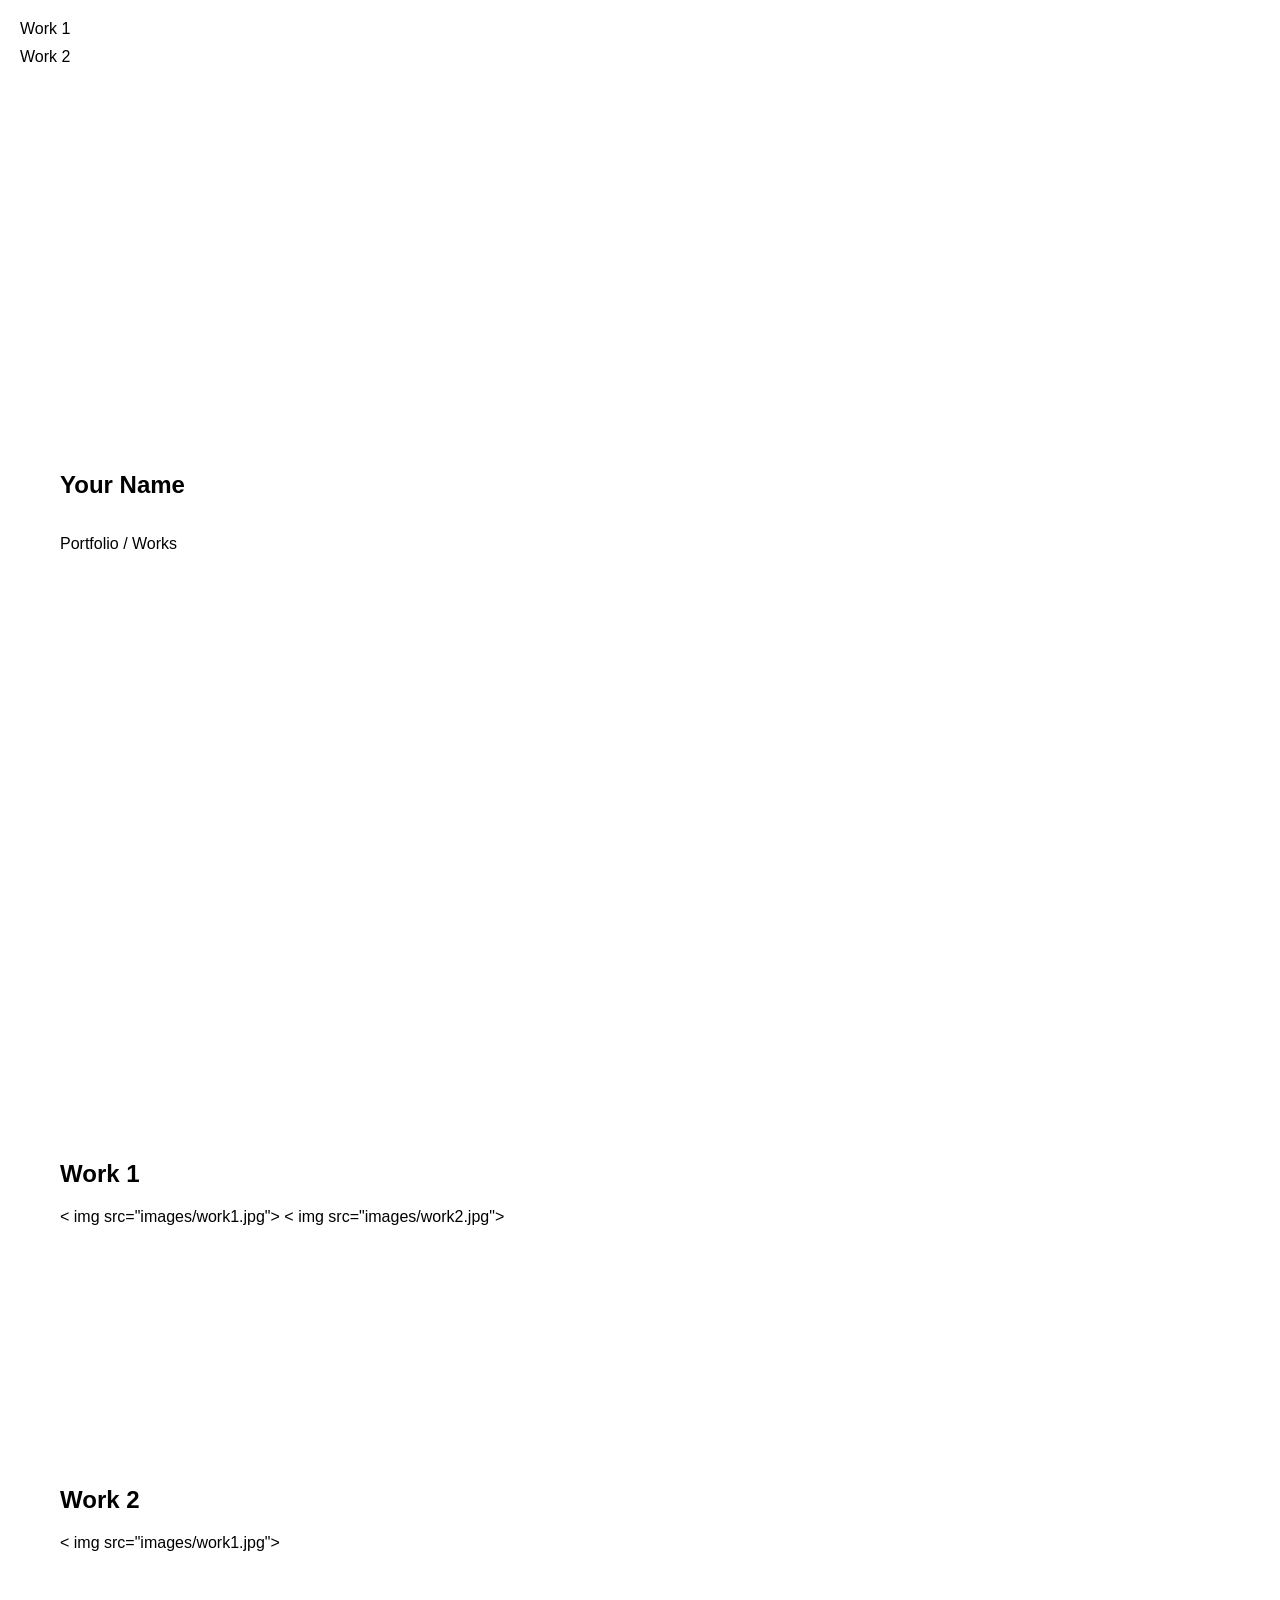
==== index.html @ 56d48d61 "Add files via upload" ====
﻿<!DOCTYPE html>
<html lang="en">
<head>
  <meta charset="UTF-8">
  <title>Portfolio</title>
  <link rel="stylesheet" href="style.css">
</head>

<body>

  <!-- 顶部 -->
  <section id="hero">
    <h1>Your Name</h1>
    <p>Portfolio / Works</p >
  </section>

  <!-- 导航 -->
  <nav>
    <a href=" ">Work 1</a >
    <a href="#work2">Work 2</a >
  </nav>

  <!-- 作品1 -->
  <section id="work1">
    <h2>Work 1</h2>

    <div class="gallery">
      < img src="images/work1.jpg">
      < img src="images/work2.jpg">
    </div>
  </section>

  <!-- 作品2 -->
  <section id="work2">
    <h2>Work 2</h2>

    <div class="gallery">
      < img src="images/work1.jpg">
    </div>
  </section>

  <script src="script.js"></script>
</body>
</html>
---- style.css ----
﻿body {
  margin: 0;
  font-family: Arial, sans-serif;
  background: white;
  color: black;
}

/* 顶部 */
#hero {
  height: 100vh;
  display: flex;
  flex-direction: column;
  justify-content: center;
  padding: 60px;
}

/* 导航 */
nav {
  position: fixed;
  top: 20px;
  left: 20px;
}

nav a {
  display: block;
  margin-bottom: 10px;
  text-decoration: none;
  color: black;
}

/* 每个作品区 */
section {
  padding: 120px 60px;
}

/* 图片排版（关键） */
.gallery {
  display: grid;
  grid-template-columns: repeat(2, 1fr);
  gap: 20px;
}

img {
  width: 100%;
  height: auto;
  display: block;
}
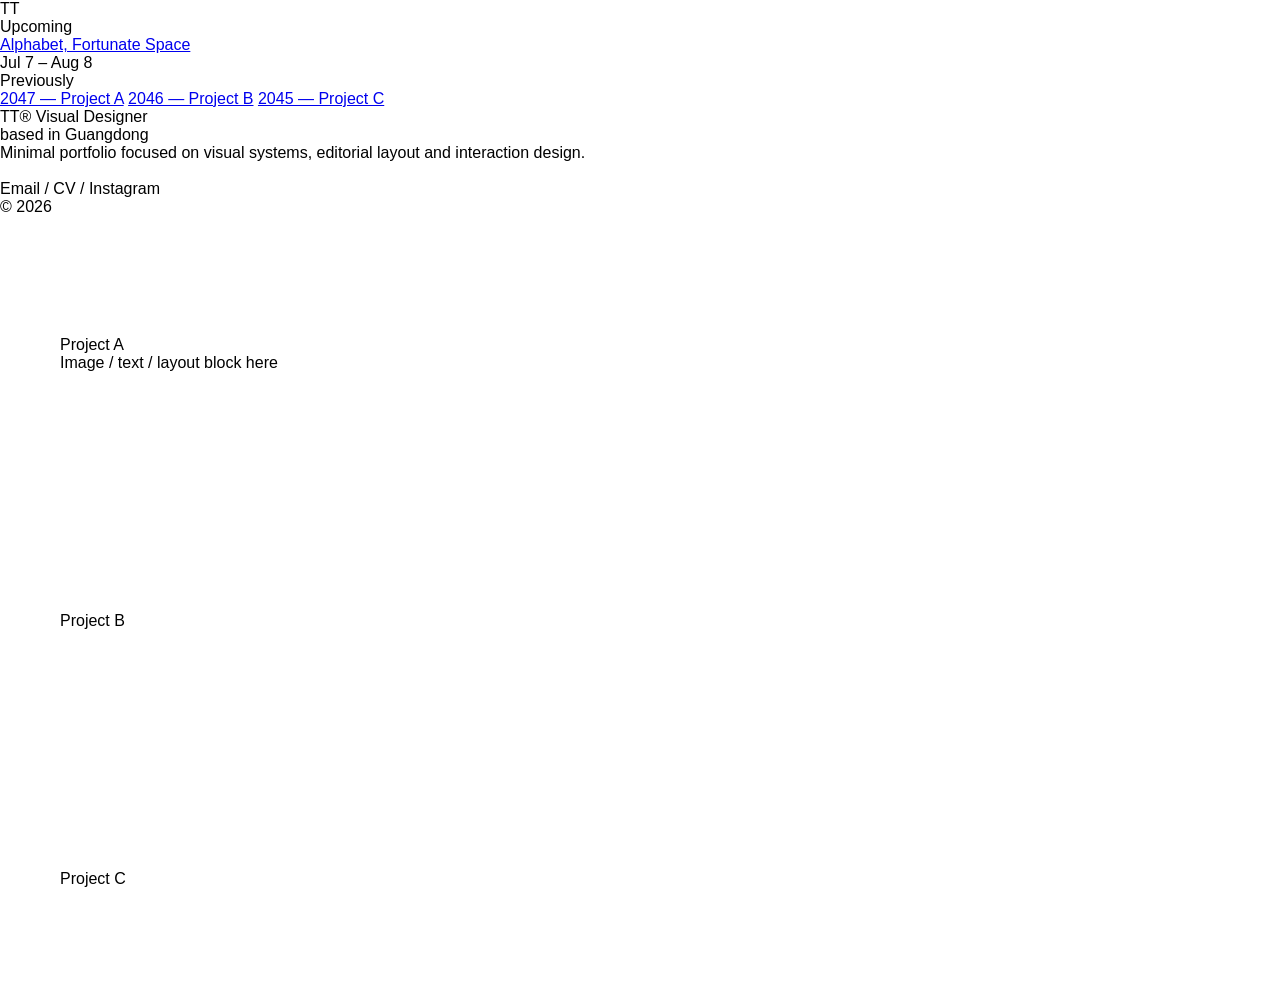
==== commit 8bc9f3af: "Update index.html" ====
--- a/index.html
+++ b/index.html
@@ -1,4 +1,4 @@
-﻿<!DOCTYPE html>
+<!DOCTYPE html>
 <html lang="en">
 <head>
   <meta charset="UTF-8">
@@ -8,37 +8,61 @@
 
 <body>
 
-  <!-- 顶部 -->
-  <section id="hero">
-    <h1>Your Name</h1>
-    <p>Portfolio / Works</p >
-  </section>
+<!-- LEFT -->
+<div class="left">
 
-  <!-- 导航 -->
-  <nav>
-    <a href=" ">Work 1</a >
-    <a href="#work2">Work 2</a >
-  </nav>
+  <div class="brand">TT</div>
 
-  <!-- 作品1 -->
-  <section id="work1">
-    <h2>Work 1</h2>
+  <div class="block">
+    <div class="label">Upcoming</div>
+    <a class="highlight" href="#w1">Alphabet, Fortunate Space</a>
+    <div class="meta">Jul 7 – Aug 8</div>
+  </div>
 
-    <div class="gallery">
-      < img src="images/work1.jpg">
-      < img src="images/work2.jpg">
-    </div>
-  </section>
+  <div class="block">
+    <div class="label">Previously</div>
 
-  <!-- 作品2 -->
-  <section id="work2">
-    <h2>Work 2</h2>
+    <a href="#w1">2047 — Project A</a>
+    <a href="#w2">2046 — Project B</a>
+    <a href="#w3">2045 — Project C</a>
+  </div>
 
-    <div class="gallery">
-      < img src="images/work1.jpg">
-    </div>
-  </section>
+  <div class="clock" id="clock"></div>
 
-  <script src="script.js"></script>
+</div>
+
+<!-- RIGHT -->
+<div class="right">
+
+  <div class="intro">
+    TT® Visual Designer<br>
+    based in Guangdong
+  </div>
+
+  <div class="desc">
+    Minimal portfolio focused on visual systems, editorial layout and interaction design.
+    <br><br>
+    Email / CV / Instagram
+  </div>
+
+  <div class="footer">© 2026</div>
+
+</div>
+
+<!-- WORKS -->
+<section id="w1" class="work">
+  <div class="work-title">Project A</div>
+  <div class="work-body">Image / text / layout block here</div>
+</section>
+
+<section id="w2" class="work">
+  <div class="work-title">Project B</div>
+</section>
+
+<section id="w3" class="work">
+  <div class="work-title">Project C</div>
+</section>
+
+<script src="script.js"></script>
 </body>
-</html>+</html>
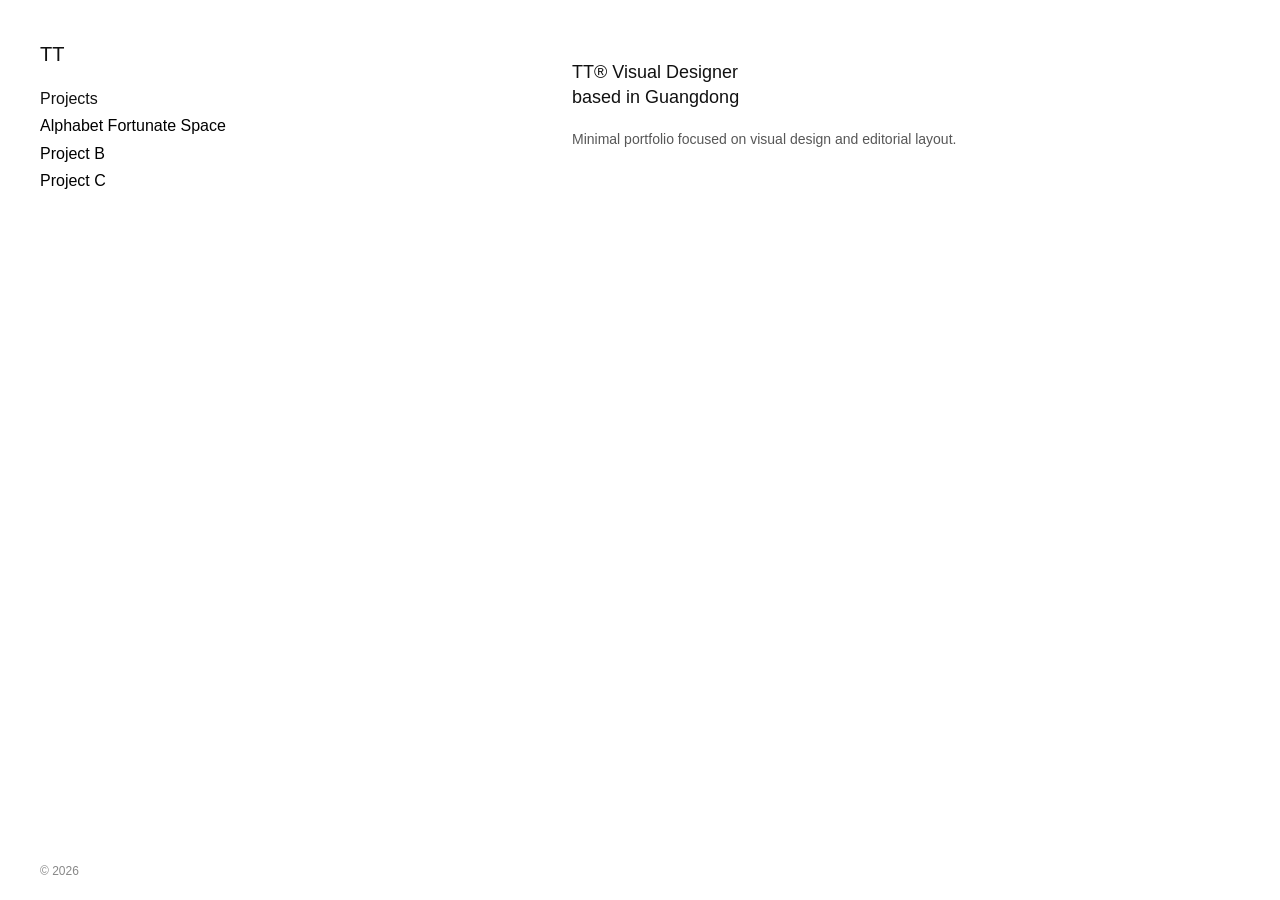
==== commit 75fea86b: "Update index.html" ====
--- a/index.html
+++ b/index.html
@@ -8,61 +8,34 @@
 
 <body>
 
-<!-- LEFT -->
 <div class="left">
 
   <div class="brand">TT</div>
 
   <div class="block">
-    <div class="label">Upcoming</div>
-    <a class="highlight" href="#w1">Alphabet, Fortunate Space</a>
-    <div class="meta">Jul 7 – Aug 8</div>
+    <div class="label">Projects</div>
+
+    <a href="projectA.html">Alphabet Fortunate Space</a>
+    <a href="projectB.html">Project B</a>
+    <a href="projectC.html">Project C</a>
+
   </div>
-
-  <div class="block">
-    <div class="label">Previously</div>
-
-    <a href="#w1">2047 — Project A</a>
-    <a href="#w2">2046 — Project B</a>
-    <a href="#w3">2045 — Project C</a>
-  </div>
-
-  <div class="clock" id="clock"></div>
 
 </div>
 
-<!-- RIGHT -->
 <div class="right">
-
   <div class="intro">
     TT® Visual Designer<br>
     based in Guangdong
   </div>
 
   <div class="desc">
-    Minimal portfolio focused on visual systems, editorial layout and interaction design.
-    <br><br>
-    Email / CV / Instagram
+    Minimal portfolio focused on visual design and editorial layout.
   </div>
-
-  <div class="footer">© 2026</div>
 
 </div>
 
-<!-- WORKS -->
-<section id="w1" class="work">
-  <div class="work-title">Project A</div>
-  <div class="work-body">Image / text / layout block here</div>
-</section>
+<div class="clock">© 2026</div>
 
-<section id="w2" class="work">
-  <div class="work-title">Project B</div>
-</section>
-
-<section id="w3" class="work">
-  <div class="work-title">Project C</div>
-</section>
-
-<script src="script.js"></script>
 </body>
 </html>
--- a/style.css
+++ b/style.css
@@ -1,47 +1,77 @@
 ﻿body {
   margin: 0;
-  font-family: Arial, sans-serif;
+  font-family: Helvetica, Arial, sans-serif;
   background: white;
-  color: black;
+  color: #111;
+  line-height: 1.4;
 }
 
-/* 顶部 */
-#hero {
-  height: 100vh;
-  display: flex;
-  flex-direction: column;
-  justify-content: center;
-  padding: 60px;
+/* 左侧 */
+.left {
+  position: fixed;
+  left: 40px;
+  top: 40px;
 }
 
-/* 导航 */
-nav {
-  position: fixed;
-  top: 20px;
-  left: 20px;
+.brand {
+  font-size: 20px;
+  margin-bottom: 20px;
 }
 
-nav a {
+.block a {
   display: block;
-  margin-bottom: 10px;
+  text-decoration: none;
+  color: black;
+  margin: 5px 0;
+  opacity: 1;
+}
+
+.block a:hover {
+  opacity: 0.4;
+}
+
+/* 右侧 */
+.right {
+  margin-left: 40%;
+  padding: 60px;
+  max-width: 500px;
+}
+
+.intro {
+  font-size: 18px;
+}
+
+.desc {
+  margin-top: 20px;
+  font-size: 14px;
+  opacity: 0.7;
+}
+
+/* 返回按钮 */
+.back {
+  position: fixed;
+  top: 30px;
+  left: 30px;
   text-decoration: none;
   color: black;
 }
 
-/* 每个作品区 */
-section {
-  padding: 120px 60px;
+/* 作品页 */
+.project {
+  margin-left: 40%;
+  padding: 80px 60px;
 }
 
-/* 图片排版（关键） */
-.gallery {
-  display: grid;
-  grid-template-columns: repeat(2, 1fr);
-  gap: 20px;
+.project img {
+  width: 100%;
+  margin-bottom: 20px;
 }
 
-img {
-  width: 100%;
-  height: auto;
-  display: block;
-}+/* footer */
+.clock {
+  position: fixed;
+  bottom: 20px;
+  left: 40px;
+  font-size: 12px;
+  opacity: 0.5;
+}
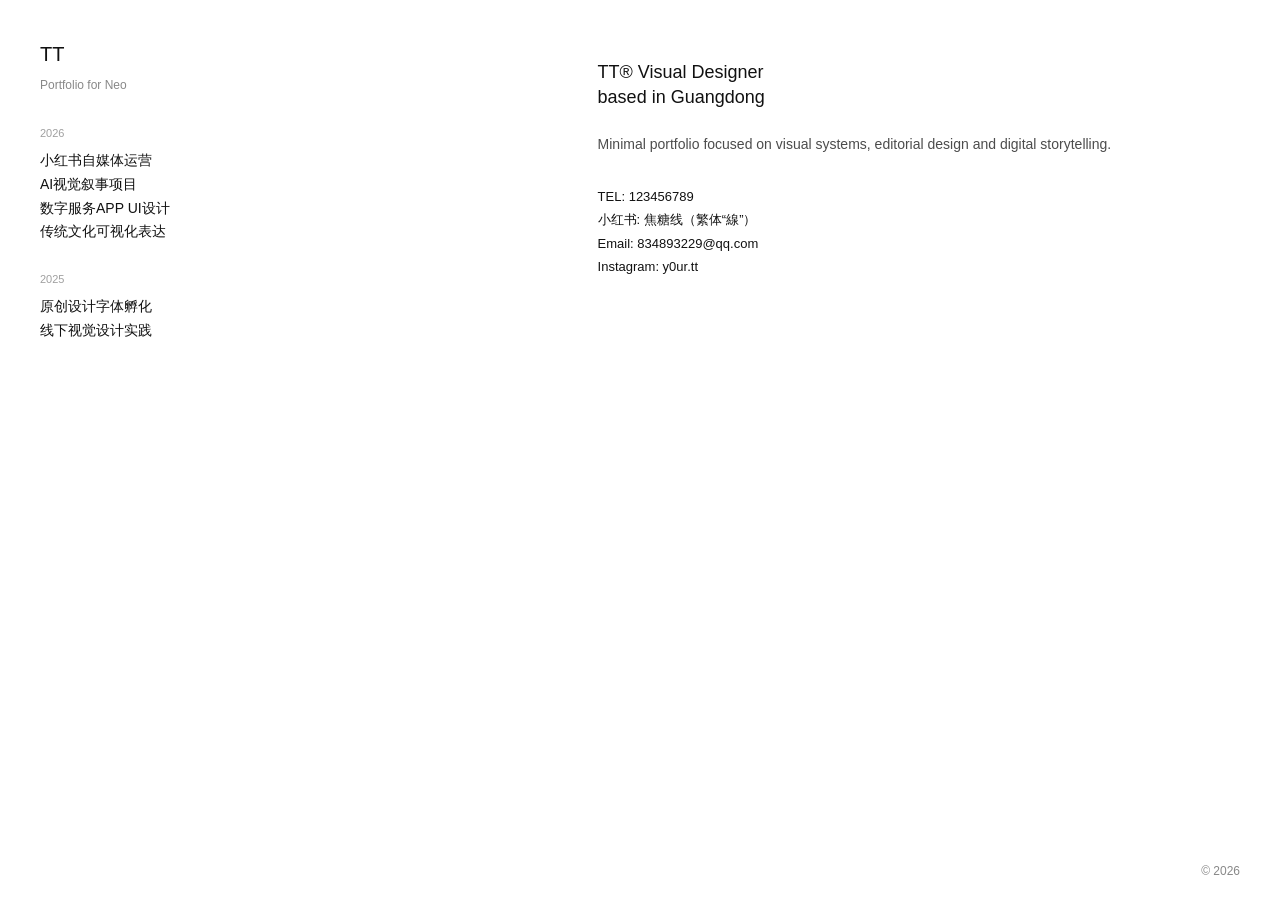
==== commit 2e25e79f: "Update index.html" ====
--- a/index.html
+++ b/index.html
@@ -2,39 +2,66 @@
 <html lang="en">
 <head>
   <meta charset="UTF-8">
-  <title>Portfolio</title>
+  <title>TT Portfolio</title>
   <link rel="stylesheet" href="style.css">
 </head>
 
 <body>
 
+<!-- LEFT -->
 <div class="left">
 
-  <div class="brand">TT</div>
+  <div class="brand">
+    TT<br>
+    <span class="sub">Portfolio for Neo</span>
+  </div>
 
   <div class="block">
-    <div class="label">Projects</div>
 
-    <a href="projectA.html">Alphabet Fortunate Space</a>
-    <a href="projectB.html">Project B</a>
-    <a href="projectC.html">Project C</a>
+    <div class="label">2026</div>
+
+    <a href="projectA.html">小红书自媒体运营</a>
+    <a href="projectA.html">AI视觉叙事项目</a>
+    <a href="projectA.html">数字服务APP UI设计</a>
+    <a href="projectA.html">传统文化可视化表达</a>
+
+  </div>
+
+  <div class="block">
+
+    <div class="label">2025</div>
+
+    <a href="projectB.html">原创设计字体孵化</a>
+    <a href="projectB.html">线下视觉设计实践</a>
 
   </div>
 
 </div>
 
+<!-- RIGHT -->
 <div class="right">
+
   <div class="intro">
     TT® Visual Designer<br>
     based in Guangdong
   </div>
 
   <div class="desc">
-    Minimal portfolio focused on visual design and editorial layout.
+    Minimal portfolio focused on visual systems, editorial design and digital storytelling.
+  </div>
+
+  <div class="contact">
+
+    TEL: 123456789<br>
+    小红书: 焦糖线（繁体“線”）<br>
+    Email: 834893229@qq.com<br>
+    Instagram: y0ur.tt
+
   </div>
 
 </div>
 
+<!-- BOTTOM RIGHT -->
 <div class="clock">© 2026</div>
 
 </body>
--- a/style.css
+++ b/style.css
@@ -1,77 +1,81 @@
 ﻿body {
   margin: 0;
   font-family: Helvetica, Arial, sans-serif;
-  background: white;
+  background: #fff;
   color: #111;
   line-height: 1.4;
 }
 
-/* 左侧 */
+/* LEFT */
 .left {
   position: fixed;
   left: 40px;
   top: 40px;
+  width: 35%;
 }
 
 .brand {
   font-size: 20px;
-  margin-bottom: 20px;
+  margin-bottom: 30px;
 }
 
-.block a {
+.sub {
+  font-size: 12px;
+  opacity: 0.5;
+}
+
+.block {
+  margin-bottom: 30px;
+}
+
+.label {
+  font-size: 11px;
+  opacity: 0.4;
+  margin-bottom: 10px;
+}
+
+.left a {
   display: block;
   text-decoration: none;
-  color: black;
-  margin: 5px 0;
-  opacity: 1;
+  color: #111;
+  font-size: 14px;
+  margin: 4px 0;
+  transition: 0.2s;
 }
 
-.block a:hover {
+.left a:hover {
   opacity: 0.4;
+  transform: translateX(2px);
 }
 
-/* 右侧 */
+/* RIGHT */
 .right {
-  margin-left: 40%;
+  margin-left: 42%;
   padding: 60px;
-  max-width: 500px;
+  max-width: 520px;
 }
 
 .intro {
   font-size: 18px;
+  margin-bottom: 25px;
 }
 
 .desc {
-  margin-top: 20px;
   font-size: 14px;
-  opacity: 0.7;
+  opacity: 0.75;
+  margin-bottom: 30px;
 }
 
-/* 返回按钮 */
-.back {
-  position: fixed;
-  top: 30px;
-  left: 30px;
-  text-decoration: none;
-  color: black;
+.contact {
+  font-size: 13px;
+  line-height: 1.8;
 }
 
-/* 作品页 */
-.project {
-  margin-left: 40%;
-  padding: 80px 60px;
-}
-
-.project img {
-  width: 100%;
-  margin-bottom: 20px;
-}
-
-/* footer */
+/* TIME */
 .clock {
   position: fixed;
   bottom: 20px;
-  left: 40px;
+  right: 40px;
   font-size: 12px;
   opacity: 0.5;
 }
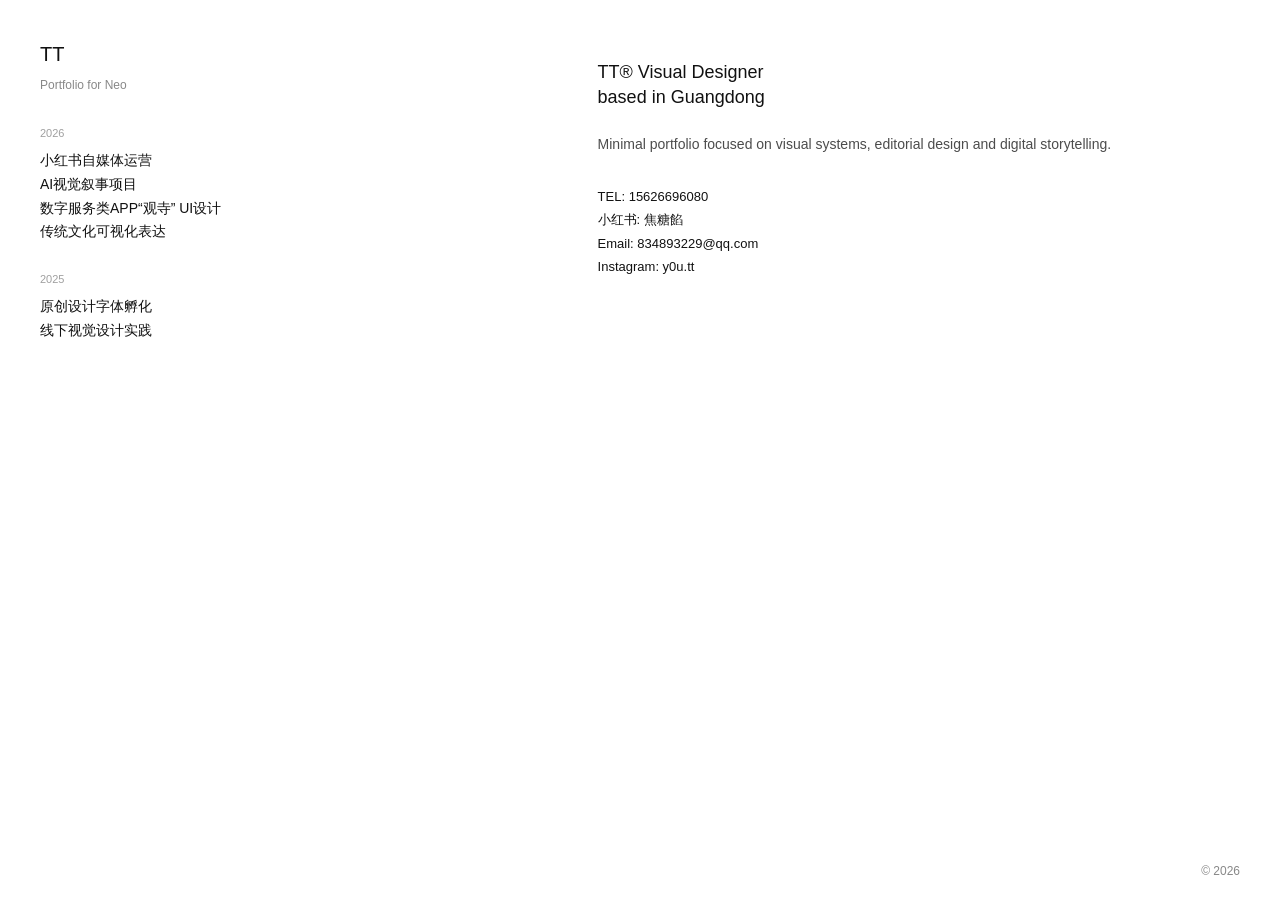
==== commit 4d422226: "Update index.html" ====
--- a/index.html
+++ b/index.html
@@ -22,7 +22,7 @@
 
     <a href="projectA.html">小红书自媒体运营</a>
     <a href="projectA.html">AI视觉叙事项目</a>
-    <a href="projectA.html">数字服务APP UI设计</a>
+    <a href="projectA.html">数字服务类APP“观寺” UI设计</a>
     <a href="projectA.html">传统文化可视化表达</a>
 
   </div>
@@ -52,10 +52,10 @@
 
   <div class="contact">
 
-    TEL: 123456789<br>
-    小红书: 焦糖线（繁体“線”）<br>
+    TEL: 15626696080<br>
+    小红书: 焦糖餡<br>
     Email: 834893229@qq.com<br>
-    Instagram: y0ur.tt
+    Instagram: y0u.tt
 
   </div>
 
